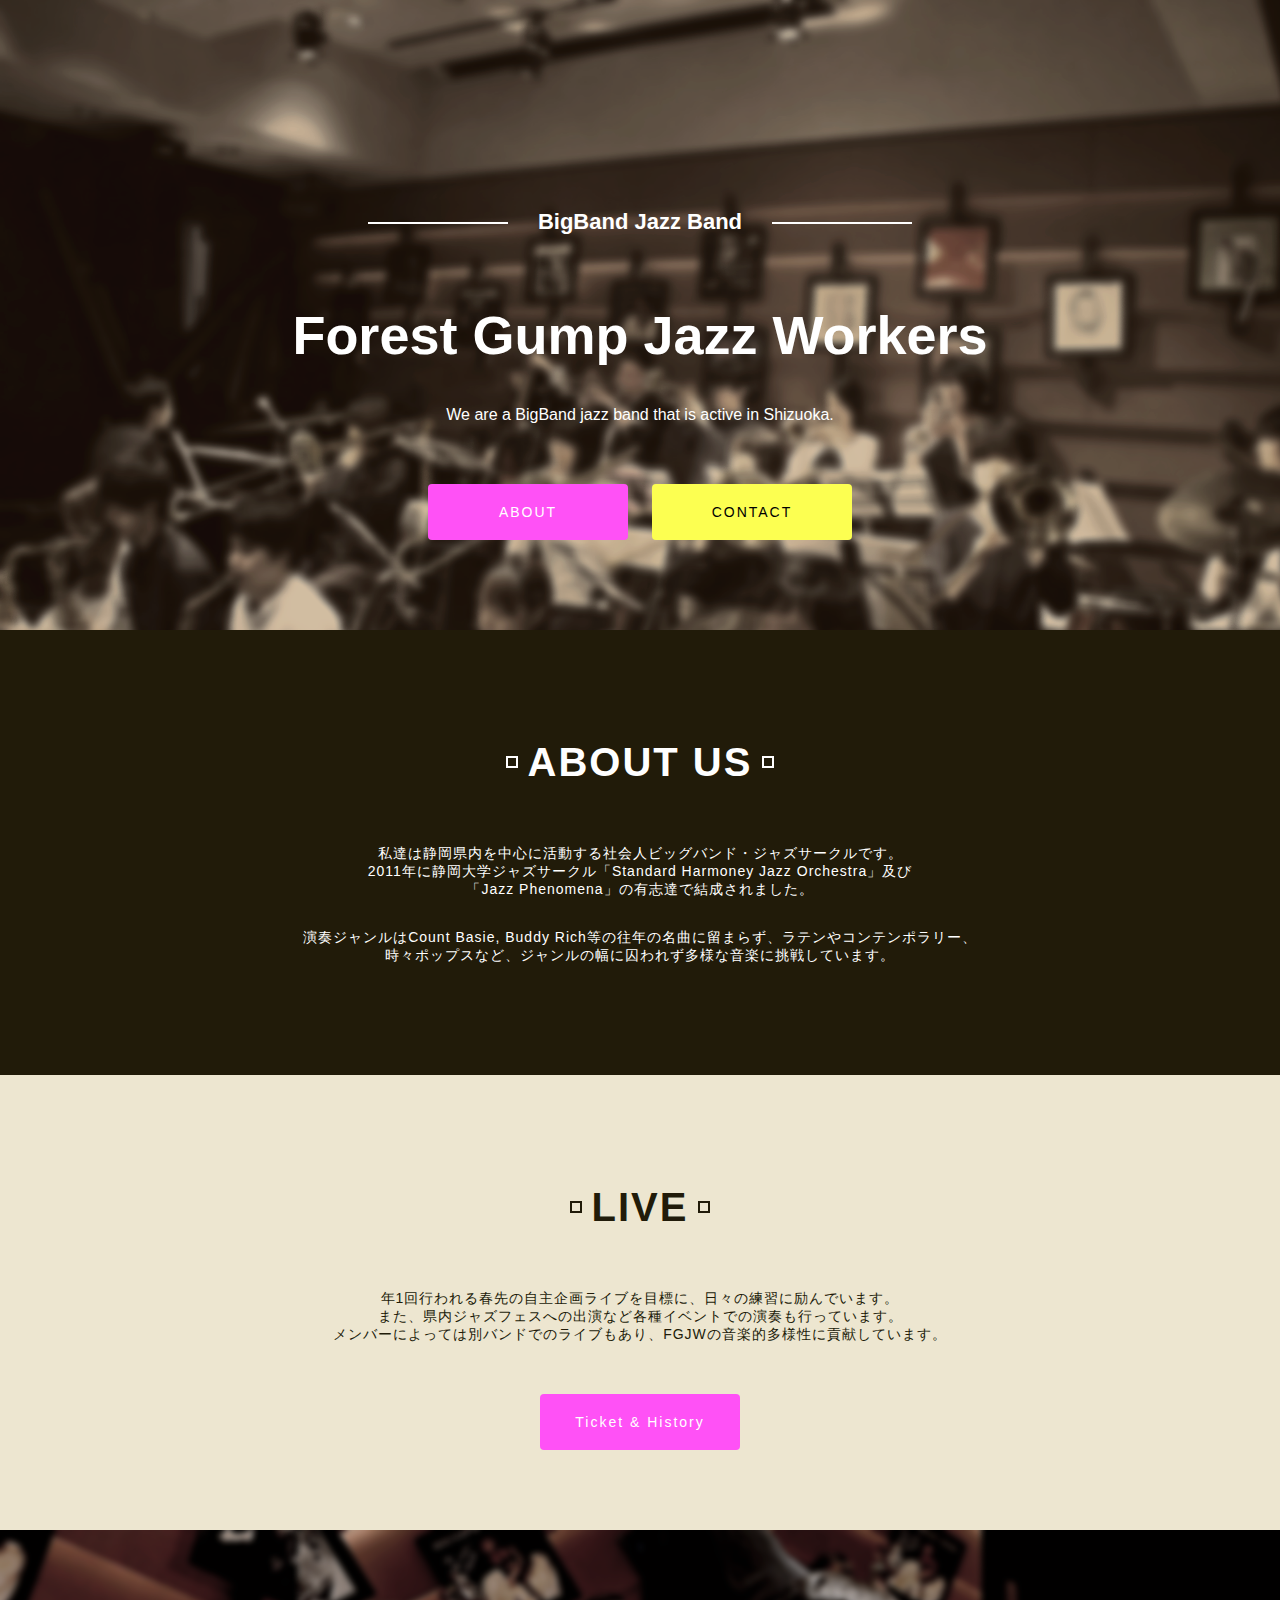
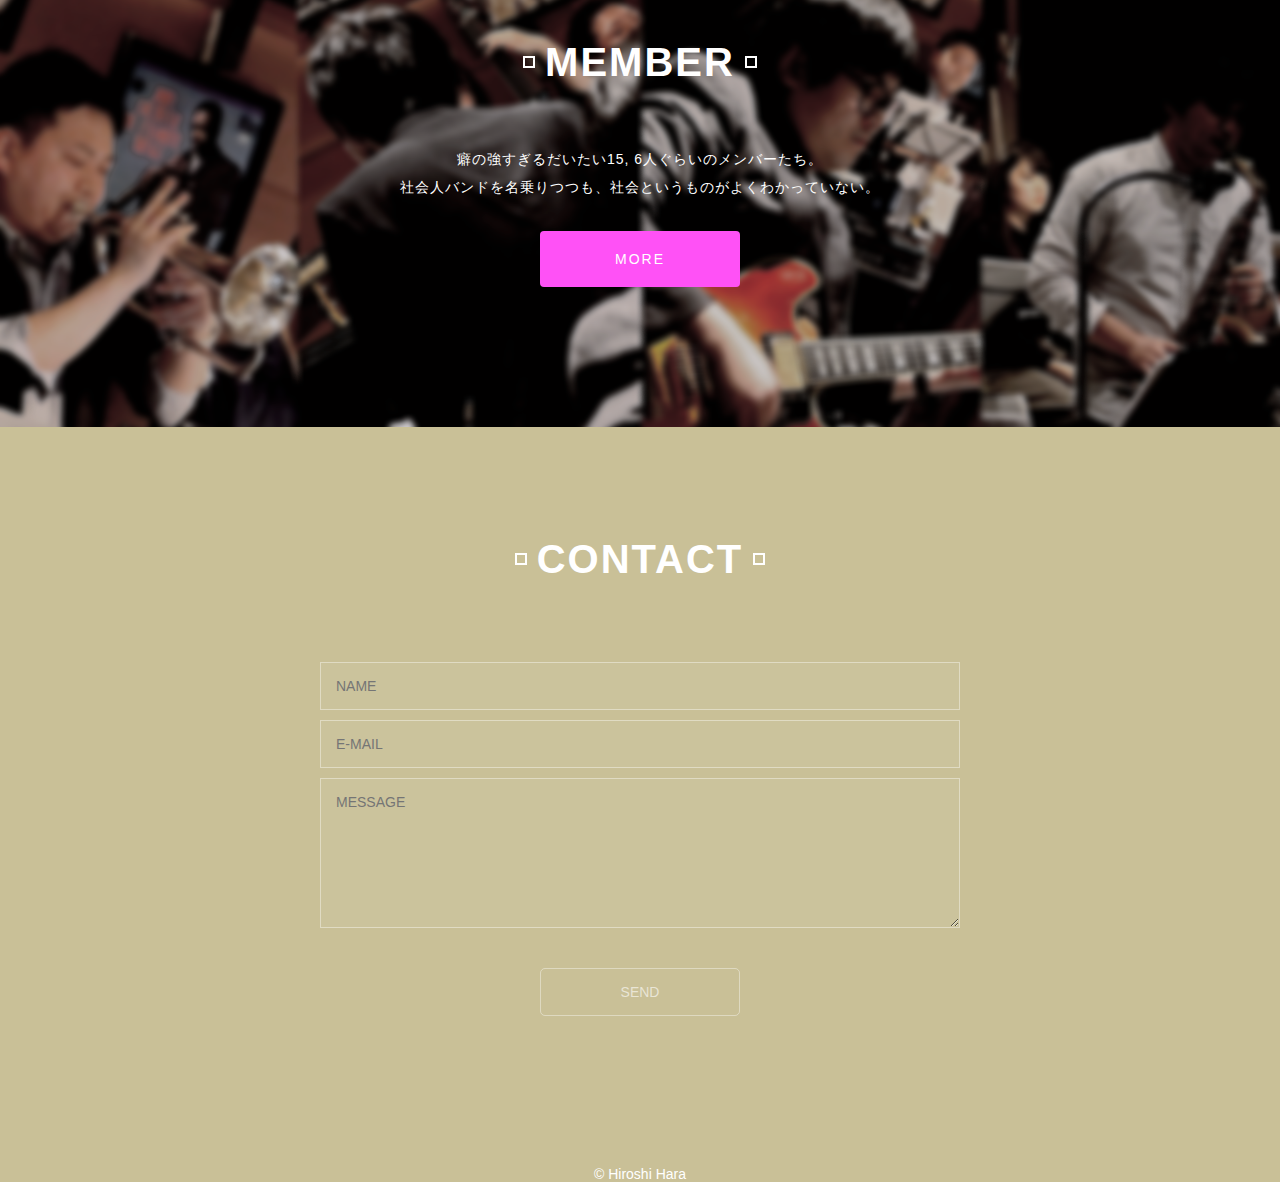
==== index.html @ 07f8f25f "create member.html" ====
<!DOCTYPE html>
<html lang="ja" dir="ltr">

<head>
  <meta charset="utf-8">
  <title>Forest Gump Jazz Workers</title>
  <link rel="stylesheet" href="css/normalize.css">
  <link rel="stylesheet" href="css/index.css">
</head>

<body>
  <header class="header">
    <p class="site-title-sub">BigBand Jazz Band</p>
    <h1 class="site-title">Forest Gump Jazz Workers</h1>
    <p class="site-description">We are a BigBand jazz band that is active in Shizuoka.</p>
    <!-- ページ内リンク -->
    <div class="buttons">
      <a class="button" href="#about">ABOUT</a>
      <a class="button button-showy" href="#contact">CONTACT</a>
    </div>
  </header>
  <section class="about" id="about">
    <h2 class="heading">ABOUT US</h2>
    <p class="about-text">
      私達は静岡県内を中心に活動する社会人ビッグバンド・ジャズサークルです。<br>
      2011年に静岡大学ジャズサークル「Standard Harmoney Jazz Orchestra」及び<br>
      「Jazz Phenomena」の有志達で結成されました。
    </p>
    <p class="about-text">
      演奏ジャンルはCount Basie, Buddy Rich等の往年の名曲に留まらず、ラテンやコンテンポラリー、<br>
      時々ポップスなど、ジャンルの幅に囚われず多様な音楽に挑戦しています。<br>
    </p>
  </section>
  <section class="live">
    <h2 class="heading">LIVE</h2>
    <div class="live-wrapper clearfix">
      <p class="live-text">
        年1回行われる春先の自主企画ライブを目標に、日々の練習に励んでいます。<br>
        また、県内ジャズフェスへの出演など各種イベントでの演奏も行っています。<br>
        メンバーによっては別バンドでのライブもあり、FGJWの音楽的多様性に貢献しています。
      </p>
      <a class="live-info button" href="#">Ticket & History</a>
    </div>
  </section>
  <section class="member">
    <h2 class="heading">MEMBER</h2>
    <p class="member-text">
      癖の強すぎるだいたい15, 6人ぐらいのメンバーたち。<br>
      社会人バンドを名乗りつつも、社会というものがよくわかっていない。
    </p>
    <a class="more-member button" href="member.html">MORE</a>
  </section>
  <section class="contact" id="contact">
    <h2 class="heading">CONTACT</h2>
    <form class="contact-form" action="index.html" method="post">
      <input type="text" name="name" placeholder="NAME" autocomplete="off">
      <input type="email" name="email" placeholder="E-MAIL" autocomplete="off">
      <textarea name="message" placeholder="MESSAGE" autocomplete="off"></textarea>
      <input type="submit" value="SEND">
    </form>
  </section>
  <footer class="footer">
    © Hiroshi Hara
  </footer>
  <!-- IE9以前でもplaceholder属性が使えるようにするpolyfill -->
  <script src="js/placeholders.min.js" charset="utf-8"></script>
</body>

</html>
---- css/index.css ----
@charset "UTF-8";

html {
  font-size: 62.5%;
}
*, *::before, *::after {
  box-sizing: border-box;
}
body {
  background: #c9c097 url('../images/bg.png') no-repeat fixed left bottom;
  background-size: cover;
  color: #fff;
  text-align: center;
  font-size: 1.4rem;
  font-family: "Hiragino Kaku Gothic ProN", Meiryo, sans-serif;
}
/* heading*/
.heading {
  position: relative;
  display: inline-block;
  padding-bottom: 15px;
  margin: 30px 0 15px;
  letter-spacing: 2px;
  font-size: 4rem;
}
.heading::before,
.heading::after {
  content: '';
  display: inline-block;
  border: 2px solid;
  height: 12px;
  width: 12px;
  margin: 0 10px 0;
  vertical-align: 8px;
}
/* header */
.header {
  padding: 170px 30px 80px;
}
.site-title {
  margin: 50px 0 40px;
  font-size: 5.4rem;
}
.site-title-sub {
  margin: 0 0 30px
  letter-spacing: 1px;
  font-size: 2.2rem;
  font-weight: bold;
}
.site-title-sub::before,
.site-title-sub::after {
  content: '';
  display: inline-block;
  width: 140px;
  height: 2px;
  margin: 30px;
  background-color: #fff ;
  vertical-align: middle;
}
.site-description {
  margin-bottom: 50px;
  font-size: 1.6rem;
}
.buttons .button {
  margin: 10px; /* スマートフォンでの表示も考慮して上下左右にmarginを取る */
}
.button {
  display: inline-block;
  width: 200px;
  padding: 20px;
  border-radius: 4px;
  color: #fff;
  background-color: #ff51f6;
  text-decoration: none;
  letter-spacing: 2px;
  font-size: 1.4rem;
}
.button:hover {
  opacity: 0.9;
}
.button-showy {
  background-color: #fcff51; /* contact用のボタン背景色 */
  color: #000;
}
/* about */
.about {
  padding: 80px 30px 80px;
  background-color: #211b09;
  transition: opacity 0.2s;
}
.about:hover {
  opacity: 0.9;
}
.about-text {
  margin: 30px 0 30px;
  letter-spacing: 1px;
}
/* live*/
/* wrapper用のclearfix */
.clearfix::after {
  content: '';
  display: block;
  clear: both;
}
.live {
  position: relative;
  background-color: #ede6d0;
  color: #211b09;
  padding: 80px;
  transition: opacity 0.2s;
}
.live:hover {
  opacity: 0.9;
}
.live-text {
  margin: 30px 0 50px;
  letter-spacing: 1px;
}
/* member */
.member {
  padding: 80px 0 100px;
  background: #c9c097 url('../images/member-bg.png') no-repeat;
  background-size: cover;
}
.member a {
  margin: 30px auto 40px;
  display: block;
}
.member-text {
  letter-spacing: 1px;
  line-height: 2;
  margin: 30px 0 30px;
}
.contact {
  padding: 80px 0 150px;
}
.contact-form {
  width: 50%;
  margin: 50px auto 0;
}
.contact-form input[type=text],
.contact-form input[type=email],
.contact-form textarea {
  display: block;
  width: 100%;
  margin-bottom: 10px;
  padding: 15px;
  border: 1px solid rgba(255, 255, 255, 0.4); /* 入力枠とテキスト部分の間隔 */
  border-radius: 0; /* ブラウザによっては入項目がデフォルトで角丸になっているので明示する */
  background-color: rgba(255, 255, 255, 0.05);
  color: #fff;
  outline: none;
  transition: box-shadow 0.2s;
}
.contact-form input[type=text]:focus,
.contact-form input[type=email]:focus,
.contact-form textarea:focus {
  box-shadow: 0 0 6px rgba(255, 255, 255, 0.2) inset;
}
.contact-form textarea {
  height: 150px;
}
.contact-form input[type=submit] {
  display: block;
  width: 200px;
  margin: 40px auto 0;
  padding: 15px;
  color: rgba(255, 255, 255, 0.6);
  background-color: transparent;
  border: 1px solid rgba(255, 255, 255, 0.4);
  border-radius: 5px;
  cursor: pointer;
  transition: background-color 0.3s;
  transition: color 1s;
}
.contact-form input[type=submit]:hover {
  background-color: rgba(255, 255, 255, 0.7);
  color: #000;
}

/* viewportの幅が768px以下の場合に適用するCSS */
@media (max-width: 768px) {
  .site-title-sub::before,
  .site-title-sub::after {
    display: block;
    width: 80%;
    margin: 10px auto;
  }
  .site-title-sub {
    font-size: 1.7rem;
  }
  .site-title {
    margin-top: 35px;
    font-size: 5rem;
  }
  .header {
    padding-top: 60px;
  }
  .button:hover {
    opacity: 1;
  }
  .heading {
    font-size: 2.5rem;
  }
  .heading::before,
  .heading::after {
    height: 8px;
    width: 8px;
    margin: 0 8px 0;
    vertical-align: 5px;
  }
  body {
    font-size: 1.3rem;
  }
  .about-text {
    line-height: 1.8;
  }
  .about {
    opacity: 0.9;
  }
  .live-text {
    line-height: 1.8;
  }
  .member-text {
    line-height: 1.8;
  }
  .live {
    opacity: 0.9;
  }
  .contact-form {
    width: 80%;
  }
  .contact {
    padding-bottom: 80px;
  }
}
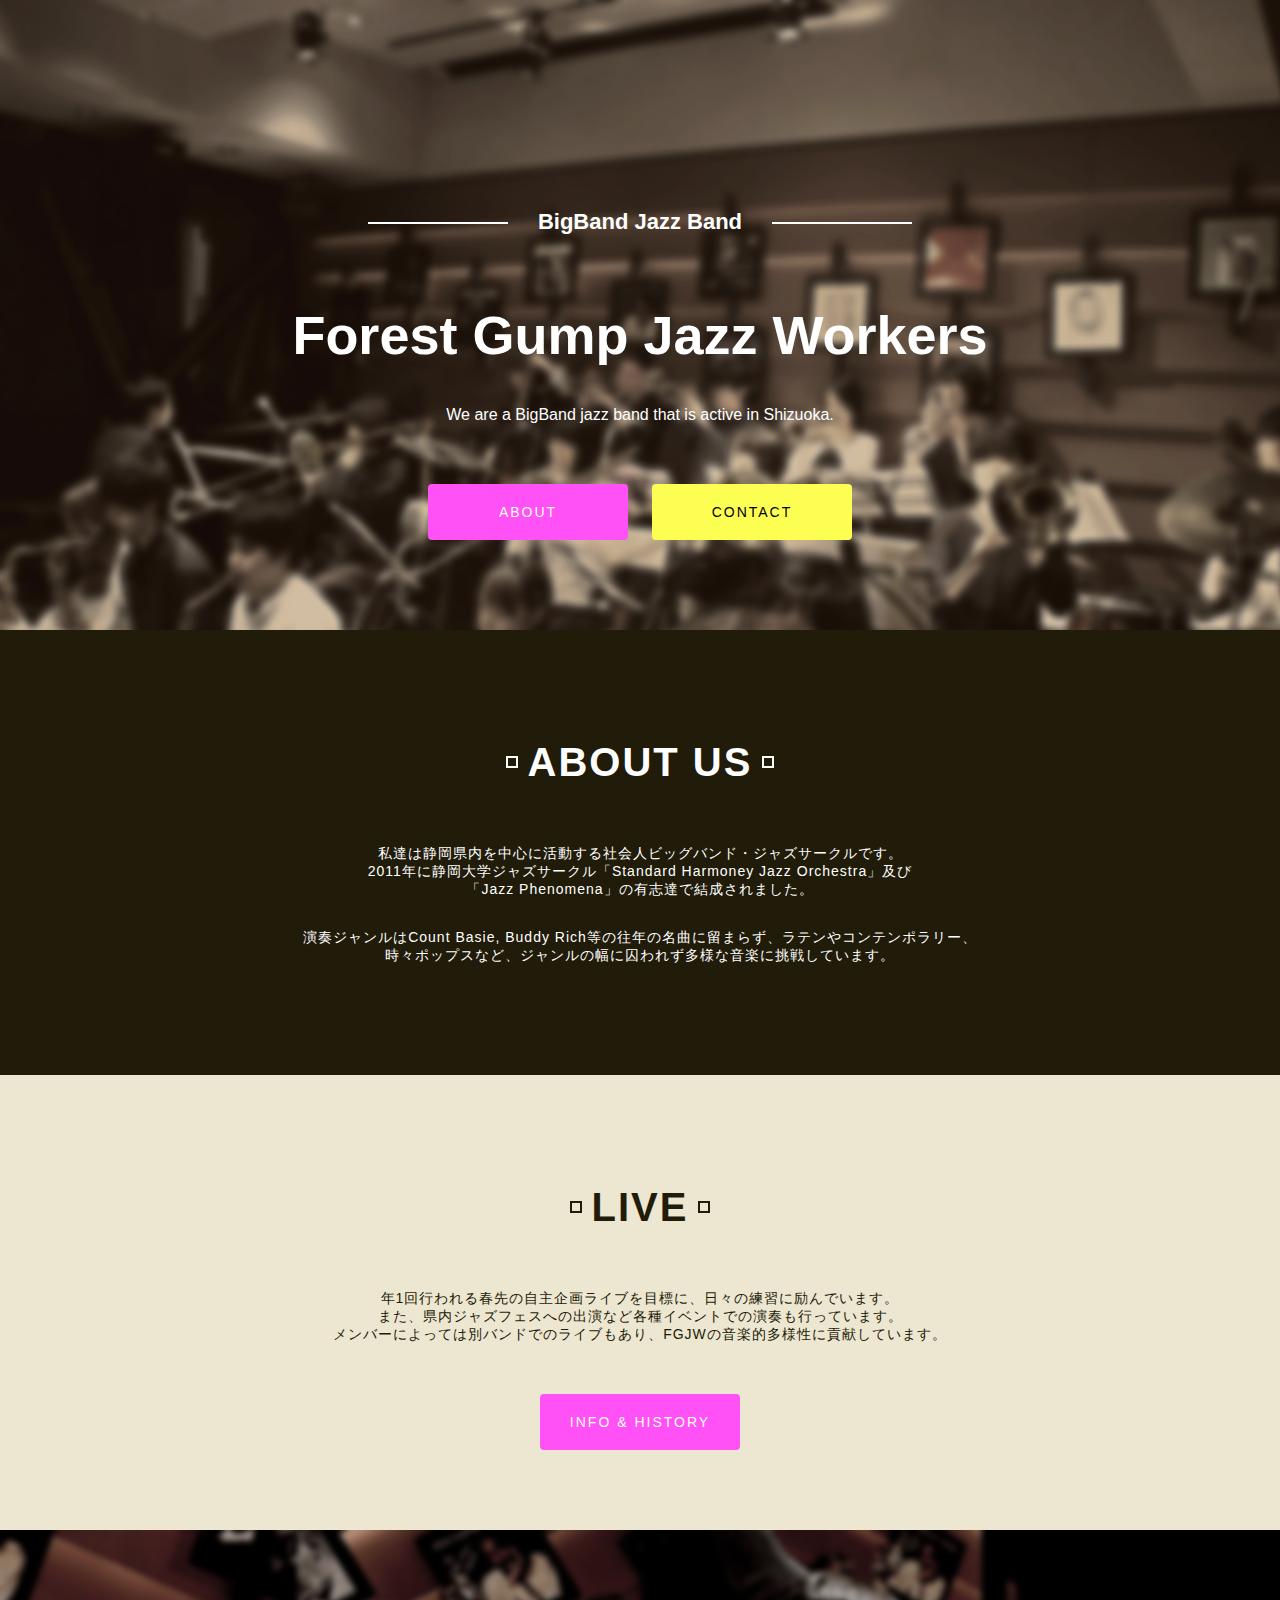
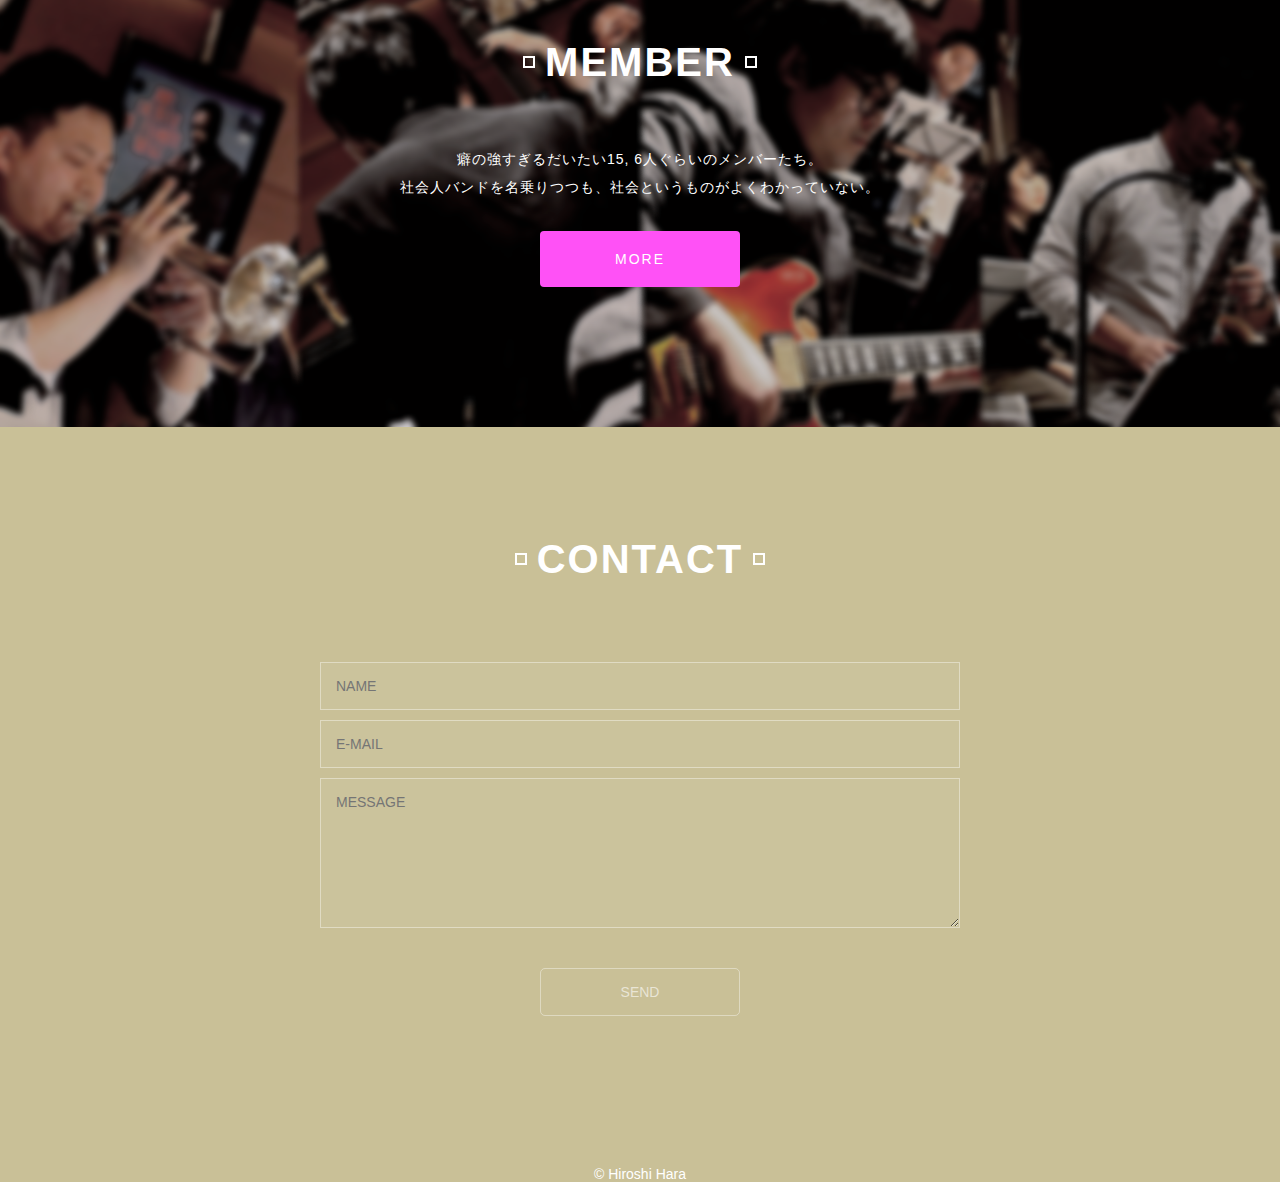
==== commit 88499f6e: "implement modal window for live-info" ====
--- a/index.html
+++ b/index.html
@@ -1,69 +1,79 @@
-<!DOCTYPE html>
-<html lang="ja" dir="ltr">
-
-<head>
-  <meta charset="utf-8">
-  <title>Forest Gump Jazz Workers</title>
-  <link rel="stylesheet" href="css/normalize.css">
-  <link rel="stylesheet" href="css/index.css">
-</head>
-
-<body>
-  <header class="header">
-    <p class="site-title-sub">BigBand Jazz Band</p>
-    <h1 class="site-title">Forest Gump Jazz Workers</h1>
-    <p class="site-description">We are a BigBand jazz band that is active in Shizuoka.</p>
-    <!-- ページ内リンク -->
-    <div class="buttons">
-      <a class="button" href="#about">ABOUT</a>
-      <a class="button button-showy" href="#contact">CONTACT</a>
-    </div>
-  </header>
-  <section class="about" id="about">
-    <h2 class="heading">ABOUT US</h2>
-    <p class="about-text">
-      私達は静岡県内を中心に活動する社会人ビッグバンド・ジャズサークルです。<br>
-      2011年に静岡大学ジャズサークル「Standard Harmoney Jazz Orchestra」及び<br>
-      「Jazz Phenomena」の有志達で結成されました。
-    </p>
-    <p class="about-text">
-      演奏ジャンルはCount Basie, Buddy Rich等の往年の名曲に留まらず、ラテンやコンテンポラリー、<br>
-      時々ポップスなど、ジャンルの幅に囚われず多様な音楽に挑戦しています。<br>
-    </p>
-  </section>
-  <section class="live">
-    <h2 class="heading">LIVE</h2>
-    <div class="live-wrapper clearfix">
-      <p class="live-text">
-        年1回行われる春先の自主企画ライブを目標に、日々の練習に励んでいます。<br>
-        また、県内ジャズフェスへの出演など各種イベントでの演奏も行っています。<br>
-        メンバーによっては別バンドでのライブもあり、FGJWの音楽的多様性に貢献しています。
-      </p>
-      <a class="live-info button" href="#">Ticket & History</a>
-    </div>
-  </section>
-  <section class="member">
-    <h2 class="heading">MEMBER</h2>
-    <p class="member-text">
-      癖の強すぎるだいたい15, 6人ぐらいのメンバーたち。<br>
-      社会人バンドを名乗りつつも、社会というものがよくわかっていない。
-    </p>
-    <a class="more-member button" href="member.html">MORE</a>
-  </section>
-  <section class="contact" id="contact">
-    <h2 class="heading">CONTACT</h2>
-    <form class="contact-form" action="index.html" method="post">
-      <input type="text" name="name" placeholder="NAME" autocomplete="off">
-      <input type="email" name="email" placeholder="E-MAIL" autocomplete="off">
-      <textarea name="message" placeholder="MESSAGE" autocomplete="off"></textarea>
-      <input type="submit" value="SEND">
-    </form>
-  </section>
-  <footer class="footer">
-    © Hiroshi Hara
-  </footer>
-  <!-- IE9以前でもplaceholder属性が使えるようにするpolyfill -->
-  <script src="js/placeholders.min.js" charset="utf-8"></script>
-</body>
-
-</html>
+<!DOCTYPE html>
+<html lang="ja" dir="ltr">
+
+<head>
+  <meta charset="utf-8">
+  <title>Forest Gump Jazz Workers</title>
+  <link rel="stylesheet" href="css/normalize.css">
+  <link rel="stylesheet" href="css/index.css">
+  <link rel="stylesheet" href="css/modaal.min.css">
+  <!-- IE9以前でもplaceholder属性が使えるようにするpolyfill -->
+  <script src="js/placeholders.min.js" charset="utf-8"></script>
+  <script src="https://ajax.googleapis.com/ajax/libs/jquery/3.4.1/jquery.min.js" charset="utf-8"></script>
+  <script src="js/modaal.min.js" charset="utf-8"></script>
+</head>
+
+<body>
+  <header class="header">
+    <p class="site-title-sub">BigBand Jazz Band</p>
+    <h1 class="site-title">Forest Gump Jazz Workers</h1>
+    <p class="site-description">We are a BigBand jazz band that is active in Shizuoka.</p>
+    <!-- ページ内リンク -->
+    <div class="buttons">
+      <a class="button" href="#about">ABOUT</a>
+      <a class="button button-showy" href="#contact">CONTACT</a>
+    </div>
+  </header>
+  <section class="about" id="about">
+    <h2 class="heading">ABOUT US</h2>
+    <p class="about-text">
+      私達は静岡県内を中心に活動する社会人ビッグバンド・ジャズサークルです。<br>
+      2011年に静岡大学ジャズサークル「Standard Harmoney Jazz Orchestra」及び<br>
+      「Jazz Phenomena」の有志達で結成されました。
+    </p>
+    <p class="about-text">
+      演奏ジャンルはCount Basie, Buddy Rich等の往年の名曲に留まらず、ラテンやコンテンポラリー、<br>
+      時々ポップスなど、ジャンルの幅に囚われず多様な音楽に挑戦しています。<br>
+    </p>
+  </section>
+  <section class="live">
+    <h2 class="heading">LIVE</h2>
+    <div class="live-wrapper clearfix">
+      <p class="live-text">
+        年1回行われる春先の自主企画ライブを目標に、日々の練習に励んでいます。<br>
+        また、県内ジャズフェスへの出演など各種イベントでの演奏も行っています。<br>
+        メンバーによっては別バンドでのライブもあり、FGJWの音楽的多様性に貢献しています。
+      </p>
+      <a class="live-info button" data-group="gallery" href="images/live1.jpg">INFO & HISTORY</a>
+      <a class="live-info button" data-group="gallery" href="images/live1.jpg" style="display:none;">Flyer</a>
+      <a class="live-info button" data-group="gallery" href="images/live1.jpg" style="display:none;">Flyer</a>
+    </div>
+  </section>
+  <section class="member">
+    <h2 class="heading">MEMBER</h2>
+    <p class="member-text">
+      癖の強すぎるだいたい15, 6人ぐらいのメンバーたち。<br>
+      社会人バンドを名乗りつつも、社会というものがよくわかっていない。
+    </p>
+    <a class="more-member button" href="member.html">MORE</a>
+  </section>
+  <section class="contact" id="contact">
+    <h2 class="heading">CONTACT</h2>
+    <form class="contact-form" action="index.html" method="post">
+      <input type="text" name="name" placeholder="NAME" autocomplete="off">
+      <input type="email" name="email" placeholder="E-MAIL" autocomplete="off">
+      <textarea name="message" placeholder="MESSAGE" autocomplete="off"></textarea>
+      <input type="submit" value="SEND">
+    </form>
+  </section>
+  <footer class="footer">
+    © Hiroshi Hara
+  </footer>
+  <script type="text/javascript">
+  $('.live-info').modaal( {
+    type: 'image'
+  });
+  </script>
+</body>
+
+</html>
--- a/css/modaal.min.css
+++ b/css/modaal.min.css
@@ -0,0 +1,739 @@
+/*!
+	Modaal - accessible modals - v0.4.4
+	by Humaan, for all humans.
+	http://humaan.com
+ */
+.modaal-noscroll {
+  overflow: hidden
+}
+
+.modaal-accessible-hide {
+  position: absolute !important;
+  clip: rect(1px 1px 1px 1px);
+  clip: rect(1px, 1px, 1px, 1px);
+  padding: 0 !important;
+  border: 0 !important;
+  height: 1px !important;
+  width: 1px !important;
+  overflow: hidden
+}
+
+.modaal-overlay {
+  position: fixed;
+  top: 0;
+  left: 0;
+  width: 100%;
+  height: 100%;
+  z-index: 999;
+  opacity: 0
+}
+
+.modaal-wrapper {
+  display: block;
+  position: fixed;
+  top: 0;
+  left: 0;
+  width: 100%;
+  height: 100%;
+  z-index: 9999;
+  overflow: auto;
+  opacity: 1;
+  box-sizing: border-box;
+  -webkit-overflow-scrolling: touch;
+  -webkit-transition: all .3s ease-in-out;
+  transition: all .3s ease-in-out
+}
+
+.modaal-wrapper * {
+  box-sizing: border-box;
+  -webkit-font-smoothing: antialiased;
+  -moz-osx-font-smoothing: grayscale;
+  -webkit-backface-visibility: hidden
+}
+
+.modaal-wrapper .modaal-close {
+  border: none;
+  background: 0 0;
+  padding: 0;
+  -webkit-appearance: none
+}
+
+.modaal-wrapper.modaal-start_none {
+  display: none;
+  opacity: 1
+}
+
+.modaal-wrapper.modaal-start_fade {
+  opacity: 0
+}
+
+.modaal-wrapper [tabindex="0"] {
+  outline: 0 !important
+}
+
+.modaal-wrapper.modaal-fullscreen {
+  overflow: hidden
+}
+
+.modaal-outer-wrapper {
+  display: table;
+  position: relative;
+  width: 100%;
+  height: 100%
+}
+
+.modaal-fullscreen .modaal-outer-wrapper {
+  display: block
+}
+
+.modaal-inner-wrapper {
+  display: table-cell;
+  width: 100%;
+  height: 100%;
+  position: relative;
+  vertical-align: middle;
+  text-align: center;
+  padding: 80px 25px
+}
+
+.modaal-fullscreen .modaal-inner-wrapper {
+  padding: 0;
+  display: block;
+  vertical-align: top
+}
+
+.modaal-container {
+  position: relative;
+  display: inline-block;
+  width: 100%;
+  margin: auto;
+  text-align: left;
+  color: #000;
+  max-width: 1000px;
+  border-radius: 0;
+  background: #fff;
+  box-shadow: 0 4px 15px rgba(0, 0, 0, .2);
+  cursor: auto
+}
+
+.modaal-container.is_loading {
+  height: 100px;
+  width: 100px;
+  overflow: hidden
+}
+
+.modaal-fullscreen .modaal-container {
+  max-width: none;
+  height: 100%;
+  overflow: auto
+}
+
+.modaal-close {
+  position: fixed;
+  right: 20px;
+  top: 20px;
+  color: #fff;
+  cursor: pointer;
+  opacity: 1;
+  width: 50px;
+  height: 50px;
+  background: rgba(0, 0, 0, 0);
+  border-radius: 100%;
+  -webkit-transition: all .2s ease-in-out;
+  transition: all .2s ease-in-out
+}
+
+.modaal-close:focus, .modaal-close:hover {
+  outline: 0;
+  background: #fff
+}
+
+.modaal-close:focus:after, .modaal-close:focus:before, .modaal-close:hover:after, .modaal-close:hover:before {
+  background: #b93d0c
+}
+
+.modaal-close span {
+  position: absolute !important;
+  clip: rect(1px 1px 1px 1px);
+  clip: rect(1px, 1px, 1px, 1px);
+  padding: 0 !important;
+  border: 0 !important;
+  height: 1px !important;
+  width: 1px !important;
+  overflow: hidden
+}
+
+.modaal-close:after, .modaal-close:before {
+  display: block;
+  content: " ";
+  position: absolute;
+  top: 14px;
+  left: 23px;
+  width: 4px;
+  height: 22px;
+  border-radius: 4px;
+  background: #fff;
+  -webkit-transition: background .2s ease-in-out;
+  transition: background .2s ease-in-out
+}
+
+.modaal-close:before {
+  -webkit-transform: rotate(-45deg);
+  -ms-transform: rotate(-45deg);
+  transform: rotate(-45deg)
+}
+
+.modaal-close:after {
+  -webkit-transform: rotate(45deg);
+  -ms-transform: rotate(45deg);
+  transform: rotate(45deg)
+}
+
+.modaal-fullscreen .modaal-close {
+  background: #afb7bc;
+  right: 10px;
+  top: 10px
+}
+
+.modaal-content-container {
+  padding: 30px
+}
+
+.modaal-confirm-wrap {
+  padding: 30px 0 0;
+  text-align: center;
+  font-size: 0
+}
+
+.modaal-confirm-btn {
+  font-size: 14px;
+  display: inline-block;
+  margin: 0 10px;
+  vertical-align: middle;
+  cursor: pointer;
+  border: none;
+  background: 0 0
+}
+
+.modaal-confirm-btn.modaal-ok {
+  padding: 10px 15px;
+  color: #fff;
+  background: #555;
+  border-radius: 3px;
+  -webkit-transition: background .2s ease-in-out;
+  transition: background .2s ease-in-out
+}
+
+.modaal-confirm-btn.modaal-ok:hover {
+  background: #2f2f2f
+}
+
+.modaal-confirm-btn.modaal-cancel {
+  text-decoration: underline
+}
+
+.modaal-confirm-btn.modaal-cancel:hover {
+  text-decoration: none;
+  color: #2f2f2f
+}
+
+.modaal-instagram .modaal-container {
+  width: auto;
+  background: 0 0;
+  box-shadow: none !important
+}
+
+.modaal-instagram .modaal-content-container {
+  padding: 0;
+  background: 0 0
+}
+
+.modaal-instagram .modaal-content-container>blockquote {
+  width: 1px !important;
+  height: 1px !important;
+  opacity: 0 !important
+}
+
+.modaal-instagram iframe {
+  opacity: 0;
+  margin: -6px !important;
+  border-radius: 0 !important;
+  width: 1000px !important;
+  max-width: 800px !important;
+  box-shadow: none !important;
+  -webkit-animation: instaReveal 1s linear forwards;
+  animation: instaReveal 1s linear forwards
+}
+
+.modaal-image .modaal-inner-wrapper {
+  padding-left: 140px;
+  padding-right: 140px
+}
+
+.modaal-image .modaal-container {
+  width: auto;
+  max-width: 100%
+}
+
+.modaal-gallery-wrap {
+  position: relative;
+  color: #fff
+}
+
+.modaal-gallery-item {
+  display: none
+}
+
+.modaal-gallery-item img {
+  display: block
+}
+
+.modaal-gallery-item.is_active {
+  display: block
+}
+
+.modaal-gallery-label {
+  position: absolute;
+  left: 0;
+  width: 100%;
+  margin: 20px 0 0;
+  font-size: 18px;
+  text-align: center;
+  color: #fff
+}
+
+.modaal-gallery-label:focus {
+  outline: 0
+}
+
+.modaal-gallery-control {
+  position: absolute;
+  top: 50%;
+  -webkit-transform: translateY(-50%);
+  -ms-transform: translateY(-50%);
+  transform: translateY(-50%);
+  opacity: 1;
+  cursor: pointer;
+  color: #fff;
+  width: 50px;
+  height: 50px;
+  background: rgba(0, 0, 0, 0);
+  border: none;
+  border-radius: 100%;
+  -webkit-transition: all .2s ease-in-out;
+  transition: all .2s ease-in-out
+}
+
+.modaal-gallery-control.is_hidden {
+  opacity: 0;
+  cursor: default
+}
+
+.modaal-gallery-control:focus, .modaal-gallery-control:hover {
+  outline: 0;
+  background: #fff
+}
+
+.modaal-gallery-control:focus:after, .modaal-gallery-control:focus:before, .modaal-gallery-control:hover:after, .modaal-gallery-control:hover:before {
+  background: #afb7bc
+}
+
+.modaal-gallery-control span {
+  position: absolute !important;
+  clip: rect(1px 1px 1px 1px);
+  clip: rect(1px, 1px, 1px, 1px);
+  padding: 0 !important;
+  border: 0 !important;
+  height: 1px !important;
+  width: 1px !important;
+  overflow: hidden
+}
+
+.modaal-gallery-control:after, .modaal-gallery-control:before {
+  display: block;
+  content: " ";
+  position: absolute;
+  top: 16px;
+  left: 25px;
+  width: 4px;
+  height: 18px;
+  border-radius: 4px;
+  background: #fff;
+  -webkit-transition: background .2s ease-in-out;
+  transition: background .2s ease-in-out
+}
+
+.modaal-gallery-control:before {
+  margin: -5px 0 0;
+  -webkit-transform: rotate(-45deg);
+  -ms-transform: rotate(-45deg);
+  transform: rotate(-45deg)
+}
+
+.modaal-gallery-control:after {
+  margin: 5px 0 0;
+  -webkit-transform: rotate(45deg);
+  -ms-transform: rotate(45deg);
+  transform: rotate(45deg)
+}
+
+.modaal-gallery-next-inner {
+  left: 100%;
+  margin-left: 40px
+}
+
+.modaal-gallery-next-outer {
+  right: 45px
+}
+
+.modaal-gallery-prev:after, .modaal-gallery-prev:before {
+  left: 22px
+}
+
+.modaal-gallery-prev:before {
+  margin: 5px 0 0;
+  -webkit-transform: rotate(-45deg);
+  -ms-transform: rotate(-45deg);
+  transform: rotate(-45deg)
+}
+
+.modaal-gallery-prev:after {
+  margin: -5px 0 0;
+  -webkit-transform: rotate(45deg);
+  -ms-transform: rotate(45deg);
+  transform: rotate(45deg)
+}
+
+.modaal-gallery-prev-inner {
+  right: 100%;
+  margin-right: 40px
+}
+
+.modaal-gallery-prev-outer {
+  left: 45px
+}
+
+.modaal-video-wrap {
+  margin: auto 50px;
+  position: relative
+}
+
+.modaal-video-container {
+  position: relative;
+  padding-bottom: 56.25%;
+  height: 0;
+  overflow: hidden;
+  max-width: 100%;
+  box-shadow: 0 0 10px rgba(0, 0, 0, .3);
+  background: #000;
+  max-width: 1300px;
+  margin-left: auto;
+  margin-right: auto
+}
+
+.modaal-video-container embed, .modaal-video-container iframe, .modaal-video-container object {
+  position: absolute;
+  top: 0;
+  left: 0;
+  width: 100%;
+  height: 100%
+}
+
+.modaal-iframe .modaal-content {
+  width: 100%;
+  height: 100%
+}
+
+.modaal-iframe-elem {
+  width: 100%;
+  height: 100%;
+  display: block
+}
+
+.modaal-loading-spinner {
+  background: 0 0;
+  position: absolute;
+  width: 200px;
+  height: 200px;
+  top: 50%;
+  left: 50%;
+  margin: -100px 0 0 -100px;
+  -webkit-transform: scale(.25);
+  -ms-transform: scale(.25);
+  transform: scale(.25)
+}
+
+.modaal-loading-spinner>div {
+  width: 24px;
+  height: 24px;
+  margin-left: 4px;
+  margin-top: 4px;
+  position: absolute
+}
+
+.modaal-loading-spinner>div>div {
+  width: 100%;
+  height: 100%;
+  border-radius: 15px;
+  background: #fff
+}
+
+.modaal-loading-spinner>div:nth-of-type(1)>div {
+  -webkit-animation: modaal-loading-spinner 1s linear infinite;
+  animation: modaal-loading-spinner 1s linear infinite;
+  -webkit-animation-delay: 0s;
+  animation-delay: 0s
+}
+
+.modaal-loading-spinner>div:nth-of-type(2)>div, .modaal-loading-spinner>div:nth-of-type(3)>div {
+  -ms-animation: modaal-loading-spinner 1s linear infinite;
+  -moz-animation: modaal-loading-spinner 1s linear infinite;
+  -webkit-animation: modaal-loading-spinner 1s linear infinite;
+  -o-animation: modaal-loading-spinner 1s linear infinite
+}
+
+.modaal-loading-spinner>div:nth-of-type(1) {
+  -ms-transform: translate(84px, 84px) rotate(45deg) translate(70px, 0);
+  -webkit-transform: translate(84px, 84px) rotate(45deg) translate(70px, 0);
+  transform: translate(84px, 84px) rotate(45deg) translate(70px, 0)
+}
+
+.modaal-loading-spinner>div:nth-of-type(2)>div {
+  -webkit-animation: modaal-loading-spinner 1s linear infinite;
+  animation: modaal-loading-spinner 1s linear infinite;
+  -webkit-animation-delay: .12s;
+  animation-delay: .12s
+}
+
+.modaal-loading-spinner>div:nth-of-type(2) {
+  -ms-transform: translate(84px, 84px) rotate(90deg) translate(70px, 0);
+  -webkit-transform: translate(84px, 84px) rotate(90deg) translate(70px, 0);
+  transform: translate(84px, 84px) rotate(90deg) translate(70px, 0)
+}
+
+.modaal-loading-spinner>div:nth-of-type(3)>div {
+  -webkit-animation: modaal-loading-spinner 1s linear infinite;
+  animation: modaal-loading-spinner 1s linear infinite;
+  -webkit-animation-delay: .25s;
+  animation-delay: .25s
+}
+
+.modaal-loading-spinner>div:nth-of-type(4)>div, .modaal-loading-spinner>div:nth-of-type(5)>div {
+  -ms-animation: modaal-loading-spinner 1s linear infinite;
+  -moz-animation: modaal-loading-spinner 1s linear infinite;
+  -webkit-animation: modaal-loading-spinner 1s linear infinite;
+  -o-animation: modaal-loading-spinner 1s linear infinite
+}
+
+.modaal-loading-spinner>div:nth-of-type(3) {
+  -ms-transform: translate(84px, 84px) rotate(135deg) translate(70px, 0);
+  -webkit-transform: translate(84px, 84px) rotate(135deg) translate(70px, 0);
+  transform: translate(84px, 84px) rotate(135deg) translate(70px, 0)
+}
+
+.modaal-loading-spinner>div:nth-of-type(4)>div {
+  -webkit-animation: modaal-loading-spinner 1s linear infinite;
+  animation: modaal-loading-spinner 1s linear infinite;
+  -webkit-animation-delay: .37s;
+  animation-delay: .37s
+}
+
+.modaal-loading-spinner>div:nth-of-type(4) {
+  -ms-transform: translate(84px, 84px) rotate(180deg) translate(70px, 0);
+  -webkit-transform: translate(84px, 84px) rotate(180deg) translate(70px, 0);
+  transform: translate(84px, 84px) rotate(180deg) translate(70px, 0)
+}
+
+.modaal-loading-spinner>div:nth-of-type(5)>div {
+  -webkit-animation: modaal-loading-spinner 1s linear infinite;
+  animation: modaal-loading-spinner 1s linear infinite;
+  -webkit-animation-delay: .5s;
+  animation-delay: .5s
+}
+
+.modaal-loading-spinner>div:nth-of-type(6)>div, .modaal-loading-spinner>div:nth-of-type(7)>div {
+  -ms-animation: modaal-loading-spinner 1s linear infinite;
+  -moz-animation: modaal-loading-spinner 1s linear infinite;
+  -webkit-animation: modaal-loading-spinner 1s linear infinite;
+  -o-animation: modaal-loading-spinner 1s linear infinite
+}
+
+.modaal-loading-spinner>div:nth-of-type(5) {
+  -ms-transform: translate(84px, 84px) rotate(225deg) translate(70px, 0);
+  -webkit-transform: translate(84px, 84px) rotate(225deg) translate(70px, 0);
+  transform: translate(84px, 84px) rotate(225deg) translate(70px, 0)
+}
+
+.modaal-loading-spinner>div:nth-of-type(6)>div {
+  -webkit-animation: modaal-loading-spinner 1s linear infinite;
+  animation: modaal-loading-spinner 1s linear infinite;
+  -webkit-animation-delay: .62s;
+  animation-delay: .62s
+}
+
+.modaal-loading-spinner>div:nth-of-type(6) {
+  -ms-transform: translate(84px, 84px) rotate(270deg) translate(70px, 0);
+  -webkit-transform: translate(84px, 84px) rotate(270deg) translate(70px, 0);
+  transform: translate(84px, 84px) rotate(270deg) translate(70px, 0)
+}
+
+.modaal-loading-spinner>div:nth-of-type(7)>div {
+  -webkit-animation: modaal-loading-spinner 1s linear infinite;
+  animation: modaal-loading-spinner 1s linear infinite;
+  -webkit-animation-delay: .75s;
+  animation-delay: .75s
+}
+
+.modaal-loading-spinner>div:nth-of-type(7) {
+  -ms-transform: translate(84px, 84px) rotate(315deg) translate(70px, 0);
+  -webkit-transform: translate(84px, 84px) rotate(315deg) translate(70px, 0);
+  transform: translate(84px, 84px) rotate(315deg) translate(70px, 0)
+}
+
+.modaal-loading-spinner>div:nth-of-type(8)>div {
+  -webkit-animation: modaal-loading-spinner 1s linear infinite;
+  animation: modaal-loading-spinner 1s linear infinite;
+  -webkit-animation-delay: .87s;
+  animation-delay: .87s
+}
+
+.modaal-loading-spinner>div:nth-of-type(8) {
+  -ms-transform: translate(84px, 84px) rotate(360deg) translate(70px, 0);
+  -webkit-transform: translate(84px, 84px) rotate(360deg) translate(70px, 0);
+  transform: translate(84px, 84px) rotate(360deg) translate(70px, 0)
+}
+
+@media only screen and (min-width:1400px) {
+  .modaal-video-container {
+    padding-bottom: 0;
+    height: 731px
+  }
+}
+
+@media only screen and (max-width:1140px) {
+  .modaal-image .modaal-inner-wrapper {
+    padding-left: 25px;
+    padding-right: 25px
+  }
+
+  .modaal-gallery-control {
+    top: auto;
+    bottom: 20px;
+    -webkit-transform: none;
+    -ms-transform: none;
+    transform: none;
+    background: rgba(0, 0, 0, .7)
+  }
+
+  .modaal-gallery-control:after, .modaal-gallery-control:before {
+    background: #fff
+  }
+
+  .modaal-gallery-next {
+    left: auto;
+    right: 20px
+  }
+
+  .modaal-gallery-prev {
+    left: 20px;
+    right: auto
+  }
+}
+
+@media screen and (max-width:900px) {
+  .modaal-instagram iframe {
+    width: 500px !important
+  }
+}
+
+@media only screen and (max-width:600px) {
+  .modaal-instagram iframe {
+    width: 280px !important
+  }
+}
+
+@media screen and (max-height:1100px) {
+  .modaal-instagram iframe {
+    width: 700px !important
+  }
+}
+
+@media screen and (max-height:1000px) {
+  .modaal-inner-wrapper {
+    padding-top: 60px;
+    padding-bottom: 60px
+  }
+
+  .modaal-instagram iframe {
+    width: 600px !important
+  }
+}
+
+@media screen and (max-height:900px) {
+  .modaal-instagram iframe {
+    width: 500px !important
+  }
+
+  .modaal-video-container {
+    max-width: 900px;
+    max-height: 510px
+  }
+}
+
+@media only screen and (max-height:820px) {
+  .modaal-gallery-label {
+    display: none
+  }
+}
+
+@keyframes instaReveal {
+  0% {
+    opacity: 0
+  }
+
+  100% {
+    opacity: 1
+  }
+}
+
+@-webkit-keyframes instaReveal {
+  0% {
+    opacity: 0
+  }
+
+  100% {
+    opacity: 1
+  }
+}
+
+@-webkit-keyframes modaal-loading-spinner {
+  0% {
+    opacity: 1;
+    -ms-transform: scale(1.5);
+    -webkit-transform: scale(1.5);
+    transform: scale(1.5)
+  }
+
+  100% {
+    opacity: .1;
+    -ms-transform: scale(1);
+    -webkit-transform: scale(1);
+    transform: scale(1)
+  }
+}
+
+@keyframes modaal-loading-spinner {
+  0% {
+    opacity: 1;
+    -ms-transform: scale(1.5);
+    -webkit-transform: scale(1.5);
+    transform: scale(1.5)
+  }
+
+  100% {
+    opacity: .1;
+    -ms-transform: scale(1);
+    -webkit-transform: scale(1);
+    transform: scale(1)
+  }
+}
